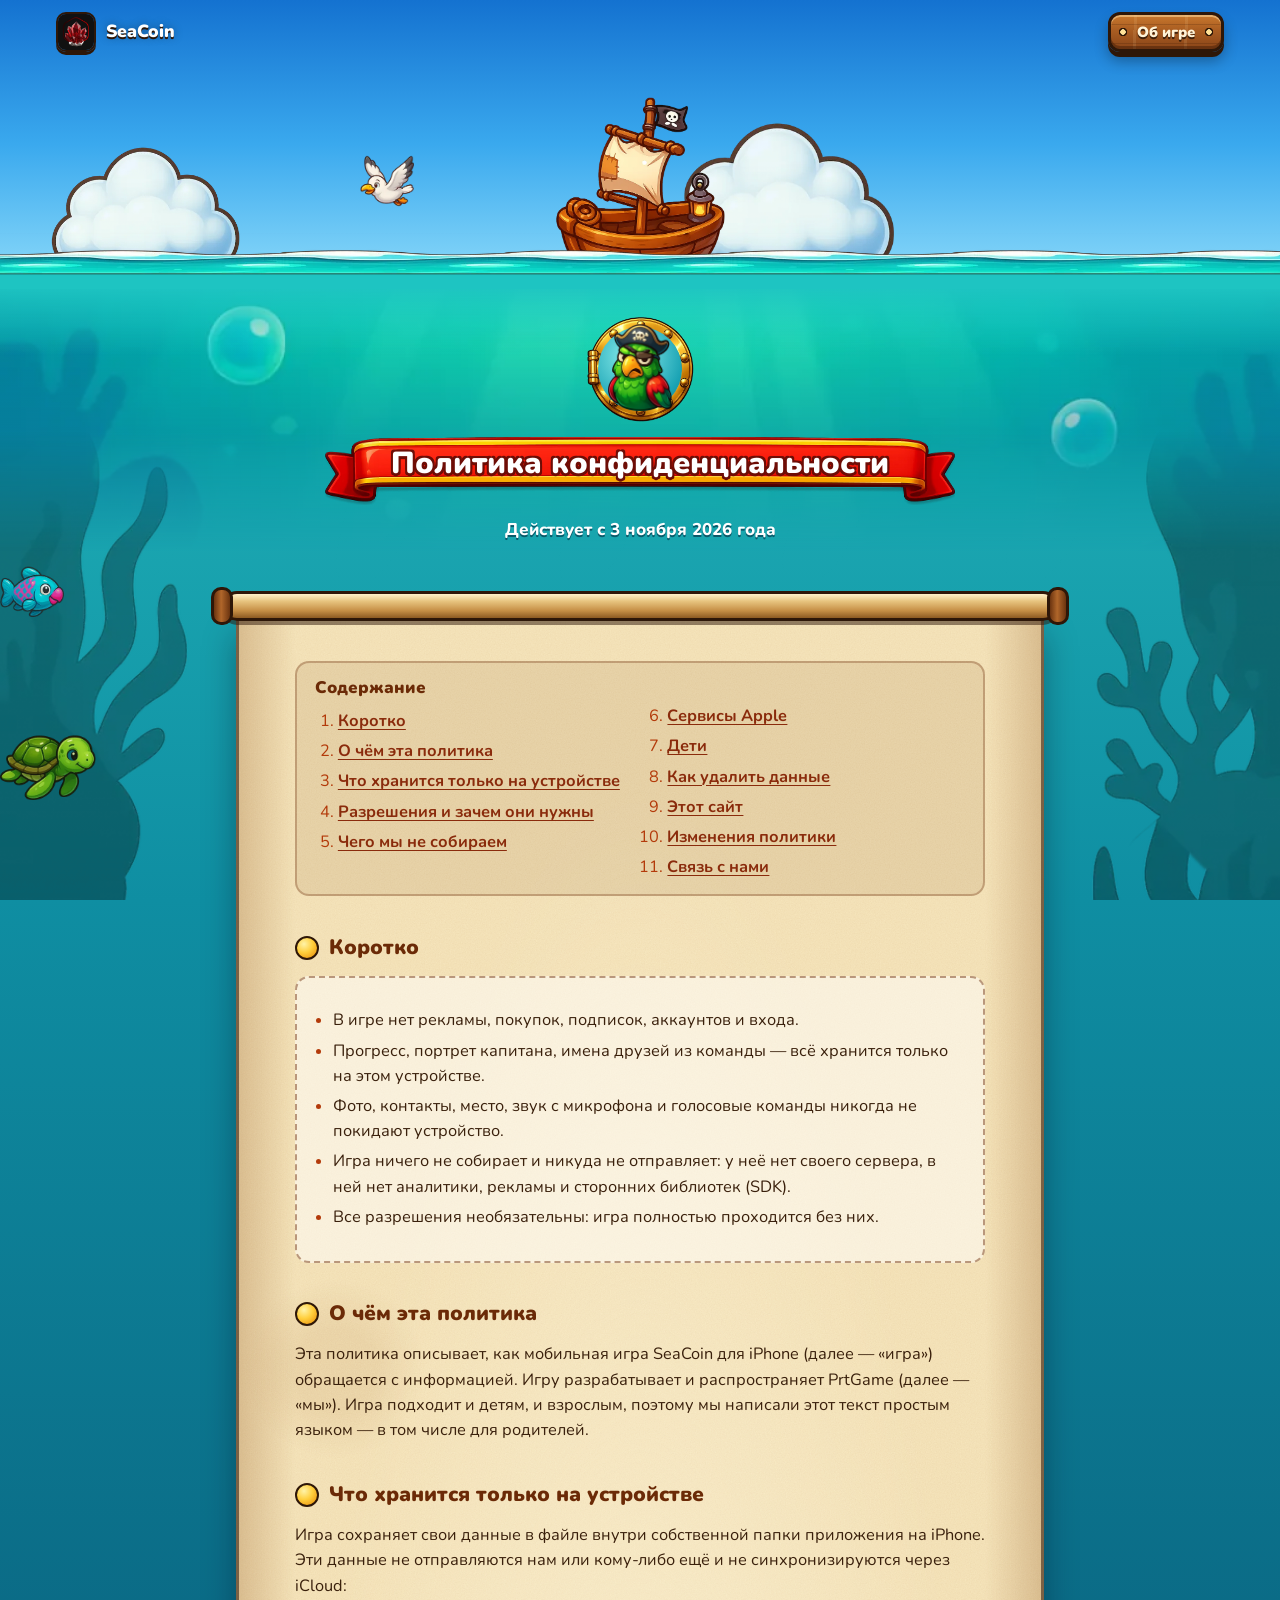
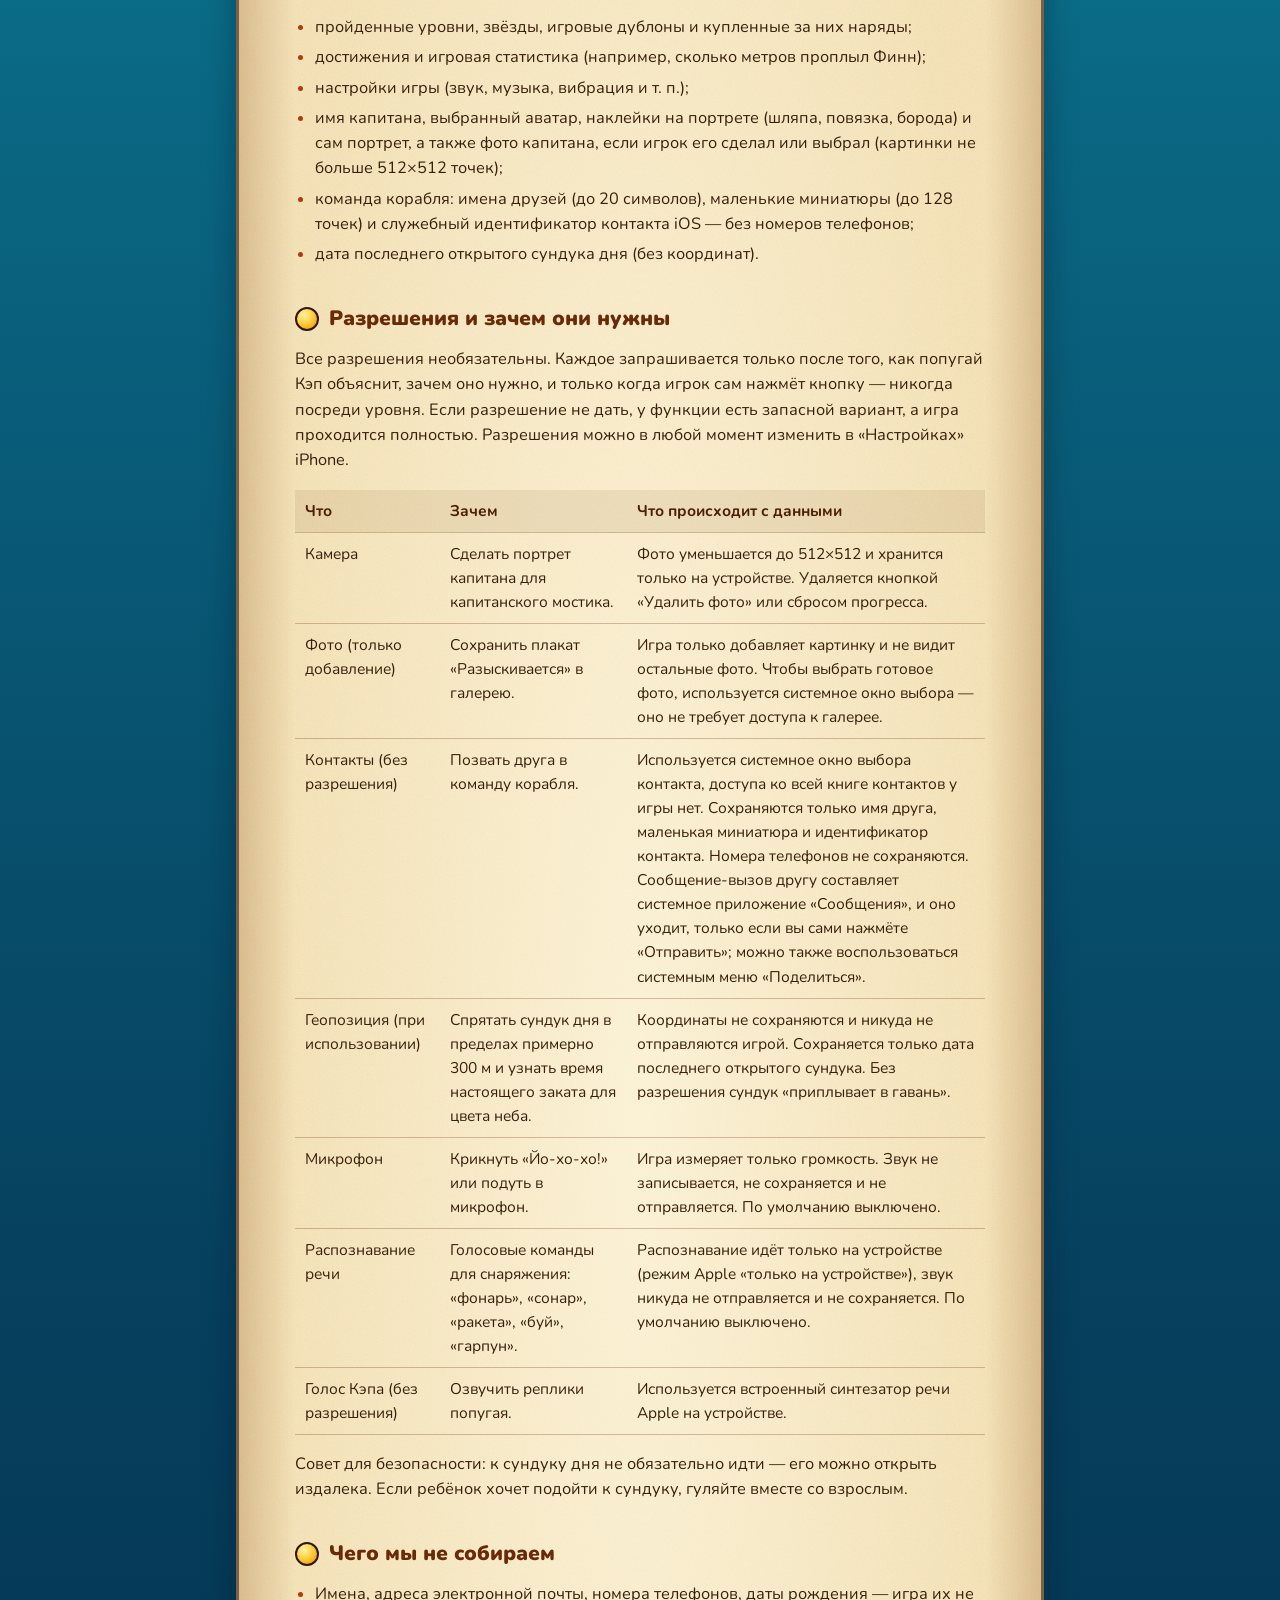
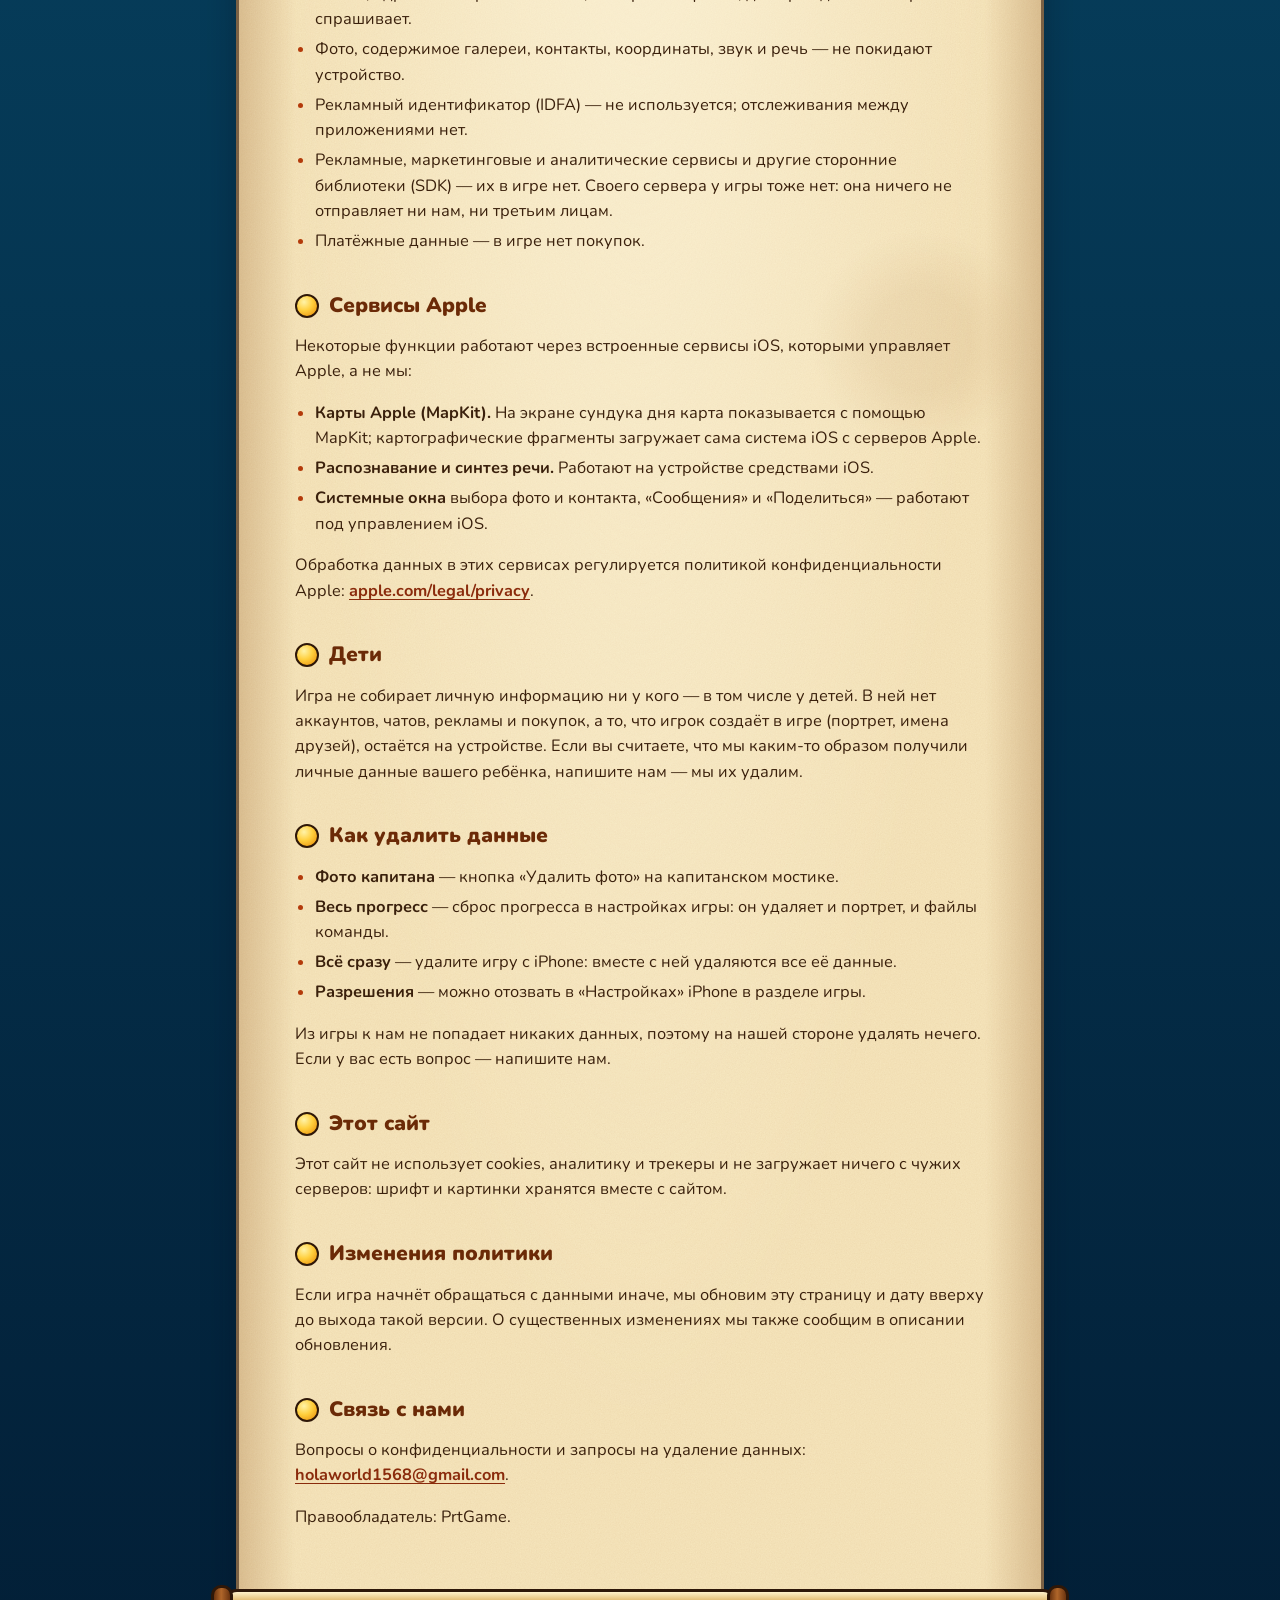
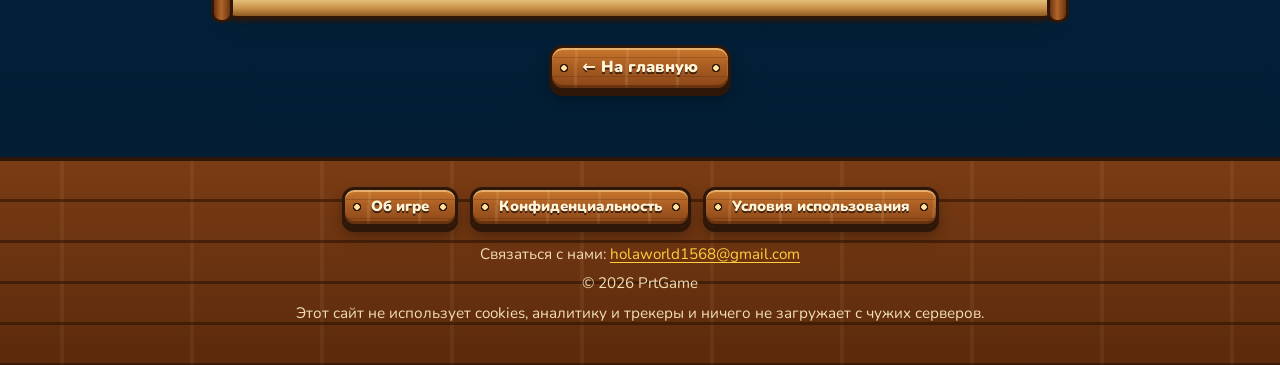
==== privacy.html @ 79ba9a61 "SeaCoin site" ====
<!doctype html>
<html lang="ru" data-title="Политика конфиденциальности">
<head>
<meta charset="utf-8">
<meta name="viewport" content="width=device-width, initial-scale=1, viewport-fit=cover">
<title>Политика конфиденциальности — SeaCoin</title>
<meta name="description" content="Какие данные игра хранит на устройстве, какие разрешения просит и зачем.">
<meta name="theme-color" content="#0f8ea2">
<meta name="referrer" content="no-referrer">
<link rel="icon" type="image/png" href="assets/favicon.png">
<link rel="apple-touch-icon" href="assets/apple-touch-icon.png">
<link rel="preload" href="fonts/Nunito.woff" as="font" type="font/woff" crossorigin>
<link rel="stylesheet" href="styles.css">
<script src="config.js" defer></script>
<script src="site.js" defer></script>
</head>
<body class="legal-page">
<a class="skip" href="#main">Перейти к содержимому</a>
<div class="sea" aria-hidden="true">
  <div class="sea__rays"></div>
  <div class="sea__side sea__side--l"></div>
  <div class="sea__side sea__side--r"></div>
  <img class="swimmer" src="assets/fish-wrasse.webp" alt="" width="70" height="66" style="top:38%;width:70px;--d:34s;--delay:-6s">
  <img class="swimmer swimmer--rtl" src="assets/fish-parrot.webp" alt="" width="64" height="59" style="top:62%;width:64px;--d:42s;--delay:-20s">
  <img class="swimmer" src="assets/turtle.webp" alt="" width="96" height="83" style="top:80%;width:96px;--d:60s;--delay:-38s">
  <div class="bubbles"><span style="--x:43%;--s:10px;--d:17s;--delay:-20s;--y:14%"></span><span style="--x:11%;--s:26px;--d:19s;--delay:-3s;--y:54%"></span><span style="--x:76%;--s:8px;--d:19s;--delay:-6s;--y:12%"></span><span style="--x:13%;--s:14px;--d:17s;--delay:-2s;--y:38%"></span><span style="--x:13%;--s:18px;--d:17s;--delay:-1s;--y:80%"></span><span style="--x:17%;--s:10px;--d:21s;--delay:-20s;--y:82%"></span><span style="--x:9%;--s:18px;--d:20s;--delay:-12s;--y:14%"></span><span style="--x:30%;--s:8px;--d:19s;--delay:-4s;--y:45%"></span><span style="--x:55%;--s:10px;--d:19s;--delay:-3s;--y:81%"></span><span style="--x:41%;--s:18px;--d:24s;--delay:-21s;--y:31%"></span><span style="--x:15%;--s:18px;--d:20s;--delay:-20s;--y:32%"></span><span style="--x:49%;--s:8px;--d:19s;--delay:-22s;--y:16%"></span><span style="--x:74%;--s:8px;--d:20s;--delay:-6s;--y:71%"></span><span style="--x:89%;--s:18px;--d:17s;--delay:-24s;--y:48%"></span><span style="--x:61%;--s:18px;--d:18s;--delay:-11s;--y:46%"></span><span style="--x:33%;--s:26px;--d:13s;--delay:-22s;--y:39%"></span><span style="--x:12%;--s:18px;--d:15s;--delay:-16s;--y:71%"></span><span style="--x:45%;--s:22px;--d:18s;--delay:-9s;--y:85%"></span></div>
</div>
<div class="page">
<header class="topbar">
  <a class="brand" href="index.html" aria-label="SeaCoin — На главную" data-brand>
    <img src="assets/app-icon.png" alt="" width="40" height="40">
    <span data-site="appName">SeaCoin</span>
  </a>
  <a class="sign sign--small" href="index.html">Об игре</a>
</header>
<main id="main">
<section class="legal-hero">
  <div class="hero__sky">
    <img class="cloud cloud--a" src="assets/cloud.webp" alt="" width="150" height="149">
    <img class="cloud cloud--b" src="assets/cloud.webp" alt="" width="190" height="188">
    <img class="gull" src="assets/gull.webp" alt="" width="56" height="62">
    
    <div class="boat-wrap"><img class="boat" src="assets/boat.webp" alt="" width="340" height="377"></div>
  </div>
  <div class="waterline" aria-hidden="true"></div>
  <div class="hero__deep">
    <div class="legal-head">
      <div class="porthole"><img src="assets/cap-neutral.webp" alt="" width="100" height="137"></div>
      <h1><span class="ribbon">Политика конфиденциальности</span></h1>
      <p class="effective">Действует с 3 ноября 2026 года</p>
    </div>
  </div>
</section>
<div class="legal">
  <div class="scroll">
    <div class="scroll__roll scroll__roll--top" aria-hidden="true"></div>
    <article class="scroll__paper">
      <nav class="toc" aria-labelledby="toc-title">
        <h2 id="toc-title">Содержание</h2>
        <ol>
          <li><a href="#short">Коротко</a></li>
          <li><a href="#scope">О чём эта политика</a></li>
          <li><a href="#device">Что хранится только на устройстве</a></li>
          <li><a href="#permissions">Разрешения и зачем они нужны</a></li>
          <li><a href="#never">Чего мы не собираем</a></li>
          <li><a href="#apple">Сервисы Apple</a></li>
          <li><a href="#children">Дети</a></li>
          <li><a href="#delete">Как удалить данные</a></li>
          <li><a href="#website">Этот сайт</a></li>
          <li><a href="#changes">Изменения политики</a></li>
          <li><a href="#contact">Связь с нами</a></li>
        </ol>
      </nav>
      <h2 id="short">Коротко</h2>
      <div class="note">
        <ul>
          <li>В игре нет рекламы, покупок, подписок, аккаунтов и входа.</li>
          <li>Прогресс, портрет капитана, имена друзей из команды — всё хранится только на этом устройстве.</li>
          <li>Фото, контакты, место, звук с микрофона и голосовые команды никогда не покидают устройство.</li>
          <li>Игра ничего не собирает и никуда не отправляет: у неё нет своего сервера, в ней нет аналитики, рекламы и сторонних библиотек (SDK).</li>
          <li>Все разрешения необязательны: игра полностью проходится без них.</li>
        </ul>
      </div>

      <h2 id="scope">О чём эта политика</h2>
      <p>Эта политика описывает, как мобильная игра <span data-site="appName">SeaCoin</span> для iPhone (далее — «игра») обращается с информацией. Игру разрабатывает и распространяет <span data-site="copyright">PrtGame</span> (далее — «мы»). Игра подходит и детям, и взрослым, поэтому мы написали этот текст простым языком — в том числе для родителей.</p>

      <h2 id="device">Что хранится только на устройстве</h2>
      <p>Игра сохраняет свои данные в файле внутри собственной папки приложения на iPhone. Эти данные не отправляются нам или кому-либо ещё и не синхронизируются через iCloud:</p>
      <ul>
        <li>пройденные уровни, звёзды, игровые дублоны и купленные за них наряды;</li>
        <li>достижения и игровая статистика (например, сколько метров проплыл Финн);</li>
        <li>настройки игры (звук, музыка, вибрация и т. п.);</li>
        <li>имя капитана, выбранный аватар, наклейки на портрете (шляпа, повязка, борода) и сам портрет, а также фото капитана, если игрок его сделал или выбрал (картинки не больше 512×512 точек);</li>
        <li>команда корабля: имена друзей (до 20 символов), маленькие миниатюры (до 128 точек) и служебный идентификатор контакта iOS — без номеров телефонов;</li>
        <li>дата последнего открытого сундука дня (без координат).</li>
      </ul>

      <h2 id="permissions">Разрешения и зачем они нужны</h2>
      <p>Все разрешения необязательны. Каждое запрашивается только после того, как попугай Кэп объяснит, зачем оно нужно, и только когда игрок сам нажмёт кнопку — никогда посреди уровня. Если разрешение не дать, у функции есть запасной вариант, а игра проходится полностью. Разрешения можно в любой момент изменить в «Настройках» iPhone.</p>
      <table class="perm">
        <thead><tr><th scope="col">Что</th><th scope="col">Зачем</th><th scope="col">Что происходит с данными</th></tr></thead>
        <tbody>
          <tr><td>Камера</td><td>Сделать портрет капитана для капитанского мостика.</td><td>Фото уменьшается до 512×512 и хранится только на устройстве. Удаляется кнопкой «Удалить фото» или сбросом прогресса.</td></tr>
          <tr><td>Фото (только добавление)</td><td>Сохранить плакат «Разыскивается» в галерею.</td><td>Игра только добавляет картинку и не видит остальные фото. Чтобы выбрать готовое фото, используется системное окно выбора — оно не требует доступа к галерее.</td></tr>
          <tr><td>Контакты (без разрешения)</td><td>Позвать друга в команду корабля.</td><td>Используется системное окно выбора контакта, доступа ко всей книге контактов у игры нет. Сохраняются только имя друга, маленькая миниатюра и идентификатор контакта. Номера телефонов не сохраняются. Сообщение-вызов другу составляет системное приложение «Сообщения», и оно уходит, только если вы сами нажмёте «Отправить»; можно также воспользоваться системным меню «Поделиться».</td></tr>
          <tr><td>Геопозиция (при использовании)</td><td>Спрятать сундук дня в пределах примерно 300 м и узнать время настоящего заката для цвета неба.</td><td>Координаты не сохраняются и никуда не отправляются игрой. Сохраняется только дата последнего открытого сундука. Без разрешения сундук «приплывает в гавань».</td></tr>
          <tr><td>Микрофон</td><td>Крикнуть «Йо-хо-хо!» или подуть в микрофон.</td><td>Игра измеряет только громкость. Звук не записывается, не сохраняется и не отправляется. По умолчанию выключено.</td></tr>
          <tr><td>Распознавание речи</td><td>Голосовые команды для снаряжения: «фонарь», «сонар», «ракета», «буй», «гарпун».</td><td>Распознавание идёт только на устройстве (режим Apple «только на устройстве»), звук никуда не отправляется и не сохраняется. По умолчанию выключено.</td></tr>
          <tr><td>Голос Кэпа (без разрешения)</td><td>Озвучить реплики попугая.</td><td>Используется встроенный синтезатор речи Apple на устройстве.</td></tr>
        </tbody>
      </table>
      <p>Совет для безопасности: к сундуку дня не обязательно идти — его можно открыть издалека. Если ребёнок хочет подойти к сундуку, гуляйте вместе со взрослым.</p>

      <h2 id="never">Чего мы не собираем</h2>
      <ul>
        <li>Имена, адреса электронной почты, номера телефонов, даты рождения — игра их не спрашивает.</li>
        <li>Фото, содержимое галереи, контакты, координаты, звук и речь — не покидают устройство.</li>
        <li>Рекламный идентификатор (IDFA) — не используется; отслеживания между приложениями нет.</li>
        <li>Рекламные, маркетинговые и аналитические сервисы и другие сторонние библиотеки (SDK) — их в игре нет. Своего сервера у игры тоже нет: она ничего не отправляет ни нам, ни третьим лицам.</li>
        <li>Платёжные данные — в игре нет покупок.</li>
      </ul>

      <h2 id="apple">Сервисы Apple</h2>
      <p>Некоторые функции работают через встроенные сервисы iOS, которыми управляет Apple, а не мы:</p>
      <ul>
        <li><strong>Карты Apple (MapKit).</strong> На экране сундука дня карта показывается с помощью MapKit; картографические фрагменты загружает сама система iOS с серверов Apple.</li>
        <li><strong>Распознавание и синтез речи.</strong> Работают на устройстве средствами iOS.</li>
        <li><strong>Системные окна</strong> выбора фото и контакта, «Сообщения» и «Поделиться» — работают под управлением iOS.</li>
      </ul>
      <p>Обработка данных в этих сервисах регулируется политикой конфиденциальности Apple: <a href="https://www.apple.com/legal/privacy/" rel="noopener noreferrer">apple.com/legal/privacy</a>.</p>

      <h2 id="children">Дети</h2>
      <p>Игра не собирает личную информацию ни у кого — в том числе у детей. В ней нет аккаунтов, чатов, рекламы и покупок, а то, что игрок создаёт в игре (портрет, имена друзей), остаётся на устройстве. Если вы считаете, что мы каким-то образом получили личные данные вашего ребёнка, напишите нам — мы их удалим.</p>

      <h2 id="delete">Как удалить данные</h2>
      <ul>
        <li><strong>Фото капитана</strong> — кнопка «Удалить фото» на капитанском мостике.</li>
        <li><strong>Весь прогресс</strong> — сброс прогресса в настройках игры: он удаляет и портрет, и файлы команды.</li>
        <li><strong>Всё сразу</strong> — удалите игру с iPhone: вместе с ней удаляются все её данные.</li>
        <li><strong>Разрешения</strong> — можно отозвать в «Настройках» iPhone в разделе игры.</li>
      </ul>
      <p>Из игры к нам не попадает никаких данных, поэтому на нашей стороне удалять нечего. Если у вас есть вопрос — напишите нам.</p>

      <h2 id="website">Этот сайт</h2>
      <p>Этот сайт не использует cookies, аналитику и трекеры и не загружает ничего с чужих серверов: шрифт и картинки хранятся вместе с сайтом.</p>

      <h2 id="changes">Изменения политики</h2>
      <p>Если игра начнёт обращаться с данными иначе, мы обновим эту страницу и дату вверху до выхода такой версии. О существенных изменениях мы также сообщим в описании обновления.</p>

      <h2 id="contact">Связь с нами</h2>
      <p>Вопросы о конфиденциальности и запросы на удаление данных: <a data-site-mail><span data-site="email">holaworld1568@gmail.com</span></a>.</p>
      <p>Правообладатель: <span data-site="copyright">PrtGame</span>.</p>
    </article>
    <div class="scroll__roll scroll__roll--bottom" aria-hidden="true"></div>
  </div>
  <p class="back"><a class="sign" href="index.html">← На главную</a></p>
</div>
</main>
<footer class="footer">
  <nav aria-label="Ссылки сайта">
    <ul>
      <li><a class="sign sign--small" href="index.html">Об игре</a></li>
      <li><a class="sign sign--small" href="privacy.html" aria-current="page">Конфиденциальность</a></li>
      <li><a class="sign sign--small" href="terms.html">Условия использования</a></li>
    </ul>
  </nav>
  <p>Связаться с нами: <a data-site-mail><span data-site="email">holaworld1568@gmail.com</span></a></p>
  <p>© <span data-site="year">2026</span> <span data-site="copyright">PrtGame</span></p>
  <p>Этот сайт не использует cookies, аналитику и трекеры и ничего не загружает с чужих серверов.</p>
</footer>
</div>
</body>
</html>
---- styles.css ----
/* SeaCoin — site styles. No external requests: font and images are local. */

@font-face {
  font-family: "Nunito";
  src: url("fonts/Nunito.woff") format("woff");
  font-weight: 200 1000;
  font-style: normal;
  font-display: swap;
}

:root {
  --ink: #2e1708;          /* dark-brown outline, like the game art */
  --wood-1: #8a4518;
  --wood-2: #a95d22;
  --wood-3: #c9782d;
  --gold: #ffcf3d;
  --gold-deep: #f0a21a;
  --cream: #fff4d8;
  --sea-1: #2ac6c4;
  --sea-2: #0f8ea2;
  --sea-3: #0a6783;
  --sea-4: #06405e;
  --sea-5: #021a31;
  --parch: #f7e6bd;
  --parch-ink: #3a200c;
  --link-on-parch: #8a2b0c;
  --red: #e2261b;
  --font: "Nunito", ui-rounded, "SF Pro Rounded", "Segoe UI", system-ui, -apple-system, sans-serif;
}

*, *::before, *::after { box-sizing: border-box; }

html {
  background: var(--sea-5);
  overflow-x: clip;
  scroll-behavior: smooth;
  -webkit-text-size-adjust: 100%;
}

body {
  margin: 0;
  min-height: 100vh;
  overflow-x: clip;
  font-family: var(--font);
  font-size: 1.0625rem;
  line-height: 1.55;
  color: var(--cream);
  background:
    linear-gradient(180deg,
      var(--sea-1) 0,
      var(--sea-2) 900px,
      var(--sea-3) 1700px,
      var(--sea-4) 2900px,
      var(--sea-5) 100%);
}

img { max-width: 100%; height: auto; display: block; }

a { color: var(--gold); text-underline-offset: 3px; }
a:hover { color: #fff; }

:focus-visible {
  outline: 3px solid var(--gold);
  outline-offset: 3px;
  border-radius: 6px;
}

.skip {
  position: absolute; left: 12px; top: -60px; z-index: 100;
  padding: 10px 16px; border-radius: 10px;
  background: var(--gold); color: var(--ink); font-weight: 800; text-decoration: none;
}
.skip:focus { top: 12px; }

.visually-hidden {
  position: absolute !important; width: 1px; height: 1px; overflow: hidden;
  clip: rect(0 0 0 0); white-space: nowrap;
}

/* ---------- the sea behind everything (fixed = parallax-ish) ---------- */

.sea {
  position: fixed; inset: 0; z-index: 0;
  pointer-events: none; overflow: hidden;
}
.sea__rays {
  position: absolute; inset: -10% -20% auto; height: 90vh;
  background:
    repeating-linear-gradient(100deg,
      rgba(255,255,255,0) 0 60px,
      rgba(255,255,255,.07) 80px 110px,
      rgba(255,255,255,0) 140px 220px);
  -webkit-mask-image: linear-gradient(#000 0, transparent 85%);
          mask-image: linear-gradient(#000 0, transparent 85%);
  transform: skewX(-8deg);
}
.sea__side {
  position: absolute; top: 0; height: 135vh;
  width: min(34vw, 340px);
  background-image: url("assets/sides.webp");
  background-repeat: no-repeat;
  background-size: auto 100%;
  opacity: .55;
}
.sea__side--l { left: 0; background-position: left top; }
.sea__side--r { right: 0; background-position: right top; }

.bubbles span {
  position: absolute;
  left: var(--x);
  bottom: -60px;
  width: var(--s); height: var(--s);
  border-radius: 50%;
  border: 1.5px solid rgba(220, 255, 255, .55);
  background:
    radial-gradient(circle at 32% 30%, rgba(255,255,255,.95) 0 9%, rgba(255,255,255,0) 11%),
    radial-gradient(circle at 50% 50%, rgba(140,235,245,.08) 0 60%, rgba(200,255,255,.35) 100%);
  animation: rise var(--d) linear var(--delay) infinite;
  opacity: .85;
}
@keyframes rise {
  0%   { transform: translate(0, 0); }
  25%  { transform: translate(10px, -30vh); }
  50%  { transform: translate(-8px, -60vh); }
  75%  { transform: translate(9px, -90vh); }
  100% { transform: translate(0, -125vh); }
}

.swimmer {
  position: absolute;
  animation: swim var(--d, 38s) linear var(--delay, 0s) infinite;
  opacity: .9;
}
.swimmer--rtl { animation-name: swim-rtl; }
@keyframes swim {
  from { transform: translateX(-30vw); }
  to   { transform: translateX(130vw); }
}
@keyframes swim-rtl {
  from { transform: translateX(130vw) scaleX(-1); }
  to   { transform: translateX(-30vw) scaleX(-1); }
}
.bob { animation: bob 5s ease-in-out infinite; }
@keyframes bob {
  0%, 100% { transform: translateY(0) rotate(-2deg); }
  50%      { transform: translateY(-10px) rotate(2deg); }
}

@supports (animation-timeline: scroll()) {
  @media (prefers-reduced-motion: no-preference) {
    .sea__side { animation: sides-drift linear both; animation-timeline: scroll(root); }
    .sea__rays { animation: rays-fade linear both; animation-timeline: scroll(root); }
  }
}
@keyframes sides-drift { to { transform: translateY(-32vh); } }
@keyframes rays-fade   { to { opacity: 0; transform: skewX(-8deg) translateY(-20vh); } }

.page { position: relative; z-index: 1; }

/* ---------- top bar ---------- */

.topbar {
  position: absolute; top: 0; left: 0; right: 0; z-index: 5;
  display: flex; align-items: center; justify-content: space-between; gap: 12px;
  padding: 12px 16px;
  max-width: 1200px; margin: 0 auto;
}
.brand {
  display: inline-flex; align-items: center; gap: 10px;
  color: #fff; text-decoration: none; font-weight: 900; font-size: 1.1rem;
  text-shadow: 0 2px 0 var(--ink), 0 0 8px rgba(0,0,0,.35);
}
.brand img {
  width: 40px; height: 40px; border-radius: 10px;
  border: 2.5px solid var(--ink);
  box-shadow: 0 3px 0 var(--ink);
}
.topnav { display: none; gap: 10px; }
@media (min-width: 640px) { .topnav { display: flex; } }

/* ---------- wooden signboard buttons ---------- */

.sign {
  position: relative;
  display: inline-flex; align-items: center; justify-content: center; gap: 8px;
  min-height: 46px;
  padding: 10px 30px;
  font: 900 1rem/1.15 var(--font);
  color: var(--cream);
  text-align: center;
  text-decoration: none;
  text-shadow: 0 2px 0 rgba(46, 23, 8, .85);
  border: 3px solid var(--ink);
  border-radius: 14px;
  background:
    radial-gradient(circle at 12px 50%, #ffe39a 0 2.5px, var(--ink) 3px 4px, transparent 4.5px),
    radial-gradient(circle at calc(100% - 12px) 50%, #ffe39a 0 2.5px, var(--ink) 3px 4px, transparent 4.5px),
    repeating-linear-gradient(180deg, rgba(0,0,0,0) 0 9px, rgba(60,25,5,.22) 9px 10.5px, rgba(0,0,0,0) 10.5px 19px),
    repeating-linear-gradient(92deg, rgba(255,255,255,0) 0 23px, rgba(255,220,160,.12) 23px 26px, rgba(255,255,255,0) 26px 51px),
    linear-gradient(180deg, var(--wood-3), var(--wood-2) 45%, var(--wood-1));
  box-shadow:
    inset 0 2px 0 rgba(255, 220, 160, .55),
    inset 0 -3px 0 rgba(60, 25, 5, .45),
    0 5px 0 var(--ink),
    0 9px 14px rgba(0, 0, 0, .3);
  transition: transform .12s ease, box-shadow .12s ease;
}
.sign, a.sign:hover, .scroll__paper a.sign, .footer a.sign { color: var(--cream); }
.sign:hover { transform: translateY(-1px); }
.sign--gold, a.sign--gold:hover, .scroll__paper a.sign--gold { color: var(--ink); }
.sign:active { transform: translateY(4px); box-shadow: inset 0 2px 0 rgba(255,220,160,.55), inset 0 -3px 0 rgba(60,25,5,.45), 0 1px 0 var(--ink); }
.sign--small { min-height: 40px; padding: 7px 26px; font-size: .92rem; border-radius: 12px; }
.sign--gold {
  color: var(--ink); text-shadow: 0 1px 0 rgba(255,255,255,.6);
  background:
    radial-gradient(circle at 12px 50%, #fff6c9 0 2.5px, var(--ink) 3px 4px, transparent 4.5px),
    radial-gradient(circle at calc(100% - 12px) 50%, #fff6c9 0 2.5px, var(--ink) 3px 4px, transparent 4.5px),
    linear-gradient(180deg, #ffe680, var(--gold) 45%, var(--gold-deep));
}
.sign--gold:hover { color: var(--ink); }

/* a sign hanging on two ropes */
.hanging { position: relative; display: inline-block; padding-top: 26px; }
.hanging::before, .hanging::after {
  content: ""; position: absolute; top: 0; width: 6px; height: 30px;
  border-radius: 3px;
  background: repeating-linear-gradient(160deg, #e9c98a 0 4px, #b98a45 4px 7px);
  box-shadow: 0 0 0 1.5px var(--ink);
}
.hanging::before { left: 26px; }
.hanging::after  { right: 26px; }

/* ---------- ribbon heading (the game's red ribbon) ---------- */

.ribbon {
  display: inline-block;
  position: relative;
  margin: 0 auto;
  min-width: 220px;
  max-width: 100%;
  padding: .32em .4em .78em;
  border-style: solid;
  border-width: 0 54px;
  border-image: url("assets/ribbon.webp") 0 230 fill / 0 54px stretch;
  font-weight: 900;
  font-size: clamp(1.25rem, 4.6vw, 1.8rem);
  line-height: 1.15;
  color: #fff;
  text-align: center;
  text-shadow:
    -2px -2px 0 #6e0d06, 2px -2px 0 #6e0d06, -2px 2px 0 #6e0d06, 2px 2px 0 #6e0d06,
    0 3px 0 #6e0d06;
}
.section-head { text-align: center; margin: 0 0 8px; }

/* ---------- hero (home) ---------- */

.hero { position: relative; text-align: center; }
.hero__sky {
  position: relative;
  padding: 92px 16px 0;
  background:
    linear-gradient(180deg, rgba(0, 92, 190, .25), rgba(0,0,0,0) 40%),
    url("assets/sky.webp") center 30% / cover no-repeat,
    #36a6e8;
  overflow: hidden;
}
.cloud { position: absolute; z-index: 0; width: 150px; opacity: .9; }
.cloud--a { top: 70px; left: -30px; animation: cloud 60s linear infinite alternate; }
.cloud--b { top: 150px; right: -50px; width: 190px; animation: cloud 80s linear infinite alternate-reverse; }
@keyframes cloud { from { translate: 0 0; } to { translate: 60px 0; } }
.gull { position: absolute; top: 120px; left: 12%; width: 56px; animation: bob 4s ease-in-out infinite; }

.kicker { position: relative; z-index: 2; margin: 0 0 10px; }
.kicker .ribbon { font-size: clamp(.95rem, 4.2vw, 1.45rem); white-space: nowrap; border-width: 0 40px; border-image-width: 0 40px; min-width: 0; }
@media (min-width: 640px) { .kicker .ribbon { border-width: 0 54px; border-image-width: 0 54px; } }
.title {
  margin: 4px auto 0;
  max-width: 8ch;
  position: relative; z-index: 2;
  font-weight: 1000;
  font-size: clamp(3rem, 15vw, 6rem);
  line-height: .98;
  letter-spacing: .5px;
  color: var(--gold);
  text-shadow:
    -3px -3px 0 var(--ink), 3px -3px 0 var(--ink), -3px 3px 0 var(--ink), 3px 3px 0 var(--ink),
    0 -3px 0 var(--ink), 0 3px 0 var(--ink), -3px 0 0 var(--ink), 3px 0 0 var(--ink),
    0 8px 0 var(--ink), 0 14px 22px rgba(0, 40, 80, .45);
}
.boat-wrap { position: relative; z-index: 2; width: min(280px, 70vw); margin: 10px auto 0; }
.boat-wrap .boat { animation: rock 6s ease-in-out infinite; transform-origin: 50% 85%; }
@keyframes rock { 0%,100% { transform: rotate(-2.5deg) translateY(0); } 50% { transform: rotate(2.5deg) translateY(4px); } }

.waterline {
  position: relative; z-index: 3;
  height: 56px; margin-top: -56px;
  background:
    url("assets/water-surface.webp") 0 0 / auto 56px repeat-x,
    linear-gradient(180deg, transparent 0 62%, #1ec4c2 62%);
  animation: waves 14s linear infinite;
}
@keyframes waves { to { background-position: 448px 0; } }

.hero__deep {
  position: relative;
  margin-top: -4px;
  padding: 24px 16px 40px;
  isolation: isolate;
}
.hero__deep::before {
  content: ""; position: absolute; inset: 0; z-index: -1;
  background:
    linear-gradient(180deg, #1ec4c2 0, rgba(30, 196, 194, 0) 70px),
    linear-gradient(180deg, rgba(10, 157, 165, .0) 0, rgba(12, 120, 150, .5) 60%),
    url("assets/far.webp") center 18% / cover no-repeat;
  -webkit-mask-image: linear-gradient(#000 55%, transparent);
          mask-image: linear-gradient(#000 55%, transparent);
}
.hero__deep > * { position: relative; }
.finn {
  width: min(210px, 52vw);
  margin: -8px auto 0;
  transform: rotate(18deg);
  filter: drop-shadow(0 10px 12px rgba(0, 40, 70, .35));
  animation: finn 7s ease-in-out infinite;
}
@keyframes finn { 0%,100% { transform: rotate(18deg) translate(0,0); } 50% { transform: rotate(14deg) translate(8px, 10px); } }

.pitch {
  display: grid; gap: 14px; justify-items: center;
  max-width: 880px; margin: 18px auto 0;
}
.porthole {
  position: relative; width: 150px; aspect-ratio: 1; flex: none;
  background: url("assets/porthole.webp") center / contain no-repeat;
}
.porthole::before {
  content: ""; position: absolute; inset: 15%; border-radius: 50%;
  background: radial-gradient(circle at 40% 35%, #8ff0ee, #1aa3b4 70%, #0d6f8a);
}
.porthole img { position: absolute; left: 14%; top: 13%; width: 72%; height: 72%; object-fit: contain; z-index: 1; }

.bubble-talk {
  position: relative;
  max-width: 560px;
  padding: 18px 20px;
  color: var(--parch-ink);
  background: #fff6dc;
  border: 3px solid var(--ink);
  border-radius: 24px;
  box-shadow: inset 0 -5px 0 rgba(200, 160, 90, .35), 0 6px 0 rgba(46, 23, 8, .5);
  text-align: left;
}
.bubble-talk::before {
  content: ""; position: absolute; left: 50%; top: -15px; width: 26px; height: 26px;
  background: #fff6dc; border: 3px solid var(--ink); border-right: 0; border-bottom: 0;
  transform: translateX(-50%) rotate(45deg); border-radius: 4px 0 0 0;
}
.bubble-talk p { margin: 0 0 .6em; }
.bubble-talk p:last-child { margin-bottom: 0; }
.bubble-talk .who { font-weight: 900; color: #b33a0a; }
.cta { display: flex; flex-wrap: wrap; gap: 14px 12px; justify-content: center; margin-top: 20px; }

@media (min-width: 760px) {
  .pitch { grid-template-columns: auto 1fr; align-items: center; justify-items: start; gap: 26px; }
  .porthole { width: 190px; }
  .bubble-talk::before { left: -16px; top: 50%; transform: translateY(-50%) rotate(-45deg); }
  .hero__sky { padding-top: 104px; }
  .boat-wrap { width: 340px; }
}

@media (min-width: 1000px) {
  .hero__sky {
    display: grid;
    grid-template-columns: minmax(0, 1fr) minmax(0, 1fr);
    grid-template-areas: "kicker boat" "title boat";
    column-gap: 40px;
    padding: 110px max(48px, calc((100% - 1120px) / 2)) 0;
    text-align: left;
    background: linear-gradient(180deg, #1472d0 0, #3aa9ee 50%, #8fdcfa 100%);
  }
  .home .kicker { grid-area: kicker; align-self: end; }
  .home .title { grid-area: title; align-self: start; margin: 0; font-size: 6.2rem; }
  .home .boat-wrap { grid-area: boat; width: 380px; justify-self: center; margin: 0; }
  .cloud--a { top: 120px; left: 4%; width: 190px; }
  .cloud--b { top: 90px; right: 30%; width: 230px; }
  .gull { left: 46%; top: 150px; }
  .home .hero__deep {
    display: grid;
    grid-template-columns: 280px minmax(0, 780px);
    grid-template-areas: "finn pitch" "finn cta";
    justify-content: center; align-items: center;
    column-gap: 40px;
    padding-top: 40px;
  }
  .home .finn { grid-area: finn; width: 260px; margin: 0; }
  .home .pitch { grid-area: pitch; margin: 0; }
  .home .hero__deep .cta { grid-area: cta; justify-content: flex-start; padding-left: 216px; margin-top: 8px; }
  .legal-hero .hero__sky { display: block; text-align: center; padding-top: 84px; }
  .legal-hero .boat-wrap { width: 200px; }
  .legal-hero .gull { left: 28%; }
}

/* ---------- features ---------- */

.section { position: relative; padding: 48px 16px; }
.wrap { max-width: 1120px; margin: 0 auto; }
.lede { max-width: 640px; margin: 10px auto 0; text-align: center; color: #d9fbff; }

.cards {
  list-style: none; margin: 84px 0 0; padding: 0;
  display: grid; gap: 84px 22px;
  grid-template-columns: 1fr;
}
@media (min-width: 640px) { .cards { grid-template-columns: 1fr 1fr; } }
@media (min-width: 1000px) { .cards { grid-template-columns: repeat(3, 1fr); } }

.card {
  position: relative;
  padding: 58px 10px 10px;
  border-style: solid;
  border-width: 30px;
  border-image: url("assets/panel-wood.webp") 92 / 30px stretch;
  background:
    repeating-linear-gradient(180deg, rgba(0,0,0,0) 0 70px, rgba(30,10,0,.22) 70px 72px, rgba(255,200,140,.08) 72px 74px),
    repeating-linear-gradient(90deg, rgba(255,210,150,0) 0 37px, rgba(255,210,150,.05) 37px 40px, rgba(255,210,150,0) 40px 83px),
    linear-gradient(180deg, #7f3a12, #63290a);
  background-clip: padding-box;
  text-align: center;
  filter: drop-shadow(0 10px 14px rgba(0, 20, 40, .35));
}
.card__art {
  position: absolute; left: 50%; top: -74px; transform: translateX(-50%);
  width: 104px; height: 104px; object-fit: contain;
  filter: drop-shadow(0 6px 4px rgba(0,0,0,.3));
}
.card h3 {
  margin: 0 0 6px;
  font-size: 1.3rem; line-height: 1.2; font-weight: 900;
  color: var(--gold);
  text-shadow: 0 2px 0 var(--ink);
}
.card p { margin: 0; color: var(--cream); font-size: 1rem; }

/* ---------- for parents ---------- */

.parents { padding-top: 24px; }

/* parchment scroll — shared with legal pages */
.scroll {
  position: relative;
  max-width: 820px; margin: 30px auto 0;
  padding: 26px 0;
}
.scroll__roll {
  position: absolute; left: -8px; right: -8px; height: 30px; z-index: 2;
  border: 3px solid var(--ink); border-radius: 16px;
  background:
    linear-gradient(180deg, #fff1c9 0, #e7c47f 30%, #c58e45 70%, #8d5a22 100%);
  box-shadow: 0 4px 0 rgba(46, 23, 8, .5);
}
.scroll__roll::before, .scroll__roll::after {
  content: ""; position: absolute; top: 50%; width: 22px; height: 38px;
  transform: translateY(-50%);
  border: 3px solid var(--ink); border-radius: 10px;
  background: linear-gradient(90deg, #6b3410, #b0662a 45%, #6b3410);
}
.scroll__roll::before { left: -14px; }
.scroll__roll::after  { right: -14px; }
.scroll__roll--top { top: 0; }
.scroll__roll--bottom { bottom: 0; }
.scroll__paper {
  position: relative;
  margin: 0 6px;
  padding: 34px 22px 36px;
  color: var(--parch-ink);
  background:
    radial-gradient(ellipse at 50% 50%, rgba(255, 250, 230, .65) 0, rgba(255,250,230,0) 65%),
    radial-gradient(circle at 12% 18%, rgba(160, 100, 40, .10) 0 40px, transparent 90px),
    radial-gradient(circle at 85% 70%, rgba(160, 100, 40, .10) 0 50px, transparent 110px),
    linear-gradient(90deg, rgba(150, 95, 40, .28), rgba(150,95,40,0) 7%, rgba(150,95,40,0) 93%, rgba(150, 95, 40, .28)),
    url("data:image/svg+xml,%3Csvg xmlns='http://www.w3.org/2000/svg' width='220' height='220'%3E%3Cfilter id='n'%3E%3CfeTurbulence type='fractalNoise' baseFrequency='.8' numOctaves='3' stitchTiles='stitch'/%3E%3CfeColorMatrix values='0 0 0 0 .45 0 0 0 0 .28 0 0 0 0 .1 0 0 0 .13 0'/%3E%3C/filter%3E%3Crect width='100%25' height='100%25' filter='url(%23n)'/%3E%3C/svg%3E"),
    var(--parch);
  border-left: 3px solid rgba(46, 23, 8, .55);
  border-right: 3px solid rgba(46, 23, 8, .55);
  box-shadow: 0 18px 30px rgba(0, 15, 30, .35);
}
@media (min-width: 700px) { .scroll__paper { padding: 44px 56px 46px; } }

.scroll__paper a { color: var(--link-on-parch); font-weight: 700; }
.scroll__paper a:hover { color: #000; }
.scroll__paper a.sign:hover { color: var(--cream); }
.scroll__paper a.sign--gold:hover { color: var(--ink); }
.scroll__paper :focus-visible { outline-color: #8a2b0c; }

.parents h2 { margin: 0 0 4px; font-size: clamp(1.5rem, 5vw, 2rem); line-height: 1.15; text-align: center; color: #6b2a07; }
.parents .sub { text-align: center; margin: 0 auto 22px; max-width: 560px; }

.promises { list-style: none; margin: 0; padding: 0; display: grid; gap: 16px; }
@media (min-width: 700px) { .promises { grid-template-columns: 1fr 1fr; gap: 20px 30px; } }
.promises li { display: grid; grid-template-columns: 44px 1fr; gap: 12px; align-items: start; }
.promises strong { display: block; font-size: 1.08rem; color: #4a1f04; }
.promises p { margin: 2px 0 0; font-size: .98rem; }
.coin-mark {
  width: 44px; height: 44px; border-radius: 50%;
  display: grid; place-items: center;
  border: 3px solid var(--ink);
  background: radial-gradient(circle at 35% 30%, #fff3a8, var(--gold) 45%, var(--gold-deep) 80%);
  box-shadow: inset 0 -3px 0 rgba(150, 80, 0, .45), 0 3px 0 rgba(46, 23, 8, .5);
  color: var(--ink);
}
.coin-mark svg { width: 22px; height: 22px; }
.promises .honest { grid-column: 1 / -1; }
.honest-box {
  padding: 14px 16px; border-radius: 14px;
  background: rgba(255, 255, 255, .45);
  border: 2px dashed rgba(107, 42, 7, .5);
}
.parents .cta { margin-top: 26px; }

/* ---------- seabed + footer ---------- */

.seabed {
  position: relative; height: 170px; margin-top: 30px;
  background:
    radial-gradient(ellipse 70% 60px at 50% 100%, #d8b46c 0 98%, transparent 100%),
    linear-gradient(180deg, transparent 0 110px, #c79d55 110px);
  overflow: hidden;
}
.seabed img { position: absolute; bottom: 30px; }
.seabed .s-coral1 { left: 2%; width: 92px; bottom: 34px; }
.seabed .s-weed { left: 18%; width: 56px; bottom: 40px; }
.seabed .s-chest { left: 50%; width: 120px; transform: translateX(-50%); bottom: 26px; }
.seabed .s-crab { right: 22%; width: 74px; bottom: 22px; }
.seabed .s-coral3 { right: 2%; width: 96px; bottom: 30px; }
.seabed .s-star { left: 33%; width: 44px; bottom: 16px; }
.seabed .s-shell { right: 38%; width: 40px; bottom: 12px; }
@media (max-width: 480px) {
  .seabed .s-weed, .seabed .s-shell { display: none; }
  .seabed .s-crab { right: 24%; }
}

.footer {
  position: relative; z-index: 1;
  padding: 26px 16px 34px;
  color: var(--cream);
  border-top: 4px solid var(--ink);
  background:
    repeating-linear-gradient(180deg, rgba(0,0,0,0) 0 38px, rgba(40,15,2,.55) 38px 41px),
    repeating-linear-gradient(90deg, rgba(255,220,160,0) 0 60px, rgba(255,220,160,.06) 60px 64px, rgba(255,220,160,0) 64px 130px),
    linear-gradient(180deg, #7a3c14, #5b2a0c);
  text-align: center;
}
.footer nav ul { list-style: none; margin: 0 0 16px; padding: 0; display: flex; flex-wrap: wrap; gap: 12px; justify-content: center; }
.footer p { margin: 6px 0; font-size: .95rem; color: #f3dfb5; }
.footer a { color: var(--gold); }

/* ---------- legal pages ---------- */

.legal-hero { position: relative; text-align: center; }
.legal-hero .hero__sky { padding-bottom: 6px; }
.legal-hero .boat-wrap { width: min(170px, 44vw); }
.legal-hero .hero__deep { padding-bottom: 8px; }
.legal-head { display: grid; justify-items: center; gap: 8px; }
.legal-head .porthole { width: 120px; }
.legal-head h1 { margin: 0; }
.legal-head .ribbon { font-size: clamp(1.15rem, 5vw, 1.9rem); }
.effective {
  margin: 4px 0 0; font-weight: 800; color: #fff;
  text-shadow: 0 2px 0 rgba(0,40,60,.6);
}

.legal { padding: 10px 12px 10px; }
.legal .scroll__paper { font-size: 1.02rem; }
.legal .scroll__paper > p:first-child { margin-top: 0; }
.legal h2 {
  position: relative;
  margin: 1.8em 0 .5em;
  padding-left: 34px;
  font-size: 1.3rem; line-height: 1.25; font-weight: 900; color: #6b2a07;
}
.legal h2::before {
  content: ""; position: absolute; left: 0; top: .1em; width: 24px; height: 24px; border-radius: 50%;
  border: 2.5px solid var(--ink);
  background: radial-gradient(circle at 35% 30%, #fff3a8, var(--gold) 45%, var(--gold-deep) 80%);
}
.legal h3 { margin: 1.2em 0 .3em; font-size: 1.08rem; color: #4a1f04; }
.legal ul { padding-left: 1.25em; }
.legal li { margin: .3em 0; }
.legal li::marker { color: #b33a0a; }
.legal .note {
  padding: 14px 16px; border-radius: 14px; margin: 1em 0;
  background: rgba(255, 255, 255, .5); border: 2px dashed rgba(107, 42, 7, .45);
}
.toc {
  margin: 0 0 8px; padding: 14px 18px; border-radius: 14px;
  background: rgba(120, 70, 20, .1); border: 2px solid rgba(107, 42, 7, .3);
}
.toc h2 { margin: 0 0 6px; padding: 0; font-size: 1.05rem; }
.toc h2::before { display: none; }
.toc ol { margin: 0; padding-left: 1.4em; columns: 1; }
@media (min-width: 700px) { .toc ol { columns: 2; column-gap: 32px; } }
.toc li { break-inside: avoid; }
.perm { width: 100%; border-collapse: collapse; margin: .6em 0 1em; font-size: .97rem; }
.perm th, .perm td { text-align: left; vertical-align: top; padding: 9px 10px; border-bottom: 1.5px solid rgba(107, 42, 7, .28); }
.perm th { color: #4a1f04; background: rgba(120, 70, 20, .1); }
@media (max-width: 600px) {
  .perm thead { display: none; }
  .perm tr { display: block; padding: 8px 0; border-bottom: 1.5px solid rgba(107, 42, 7, .28); }
  .perm td { display: block; border: 0; padding: 3px 0; }
  .perm td:first-child { font-weight: 900; color: #4a1f04; }
  .perm td:nth-child(2)::before { content: "Зачем: "; font-weight: 800; color: #6b2a07; }
  .perm td:nth-child(3)::before { content: "С данными: "; font-weight: 800; color: #6b2a07; }
}
.back { text-align: center; margin: 26px 0 56px; }

/* ---------- reduced motion ---------- */

@media (prefers-reduced-motion: reduce) {
  *, *::before, *::after { animation: none !important; transition: none !important; scroll-behavior: auto !important; }
  .bubbles span { bottom: auto; top: var(--y, 50%); }
  .swimmer { display: none; }
}
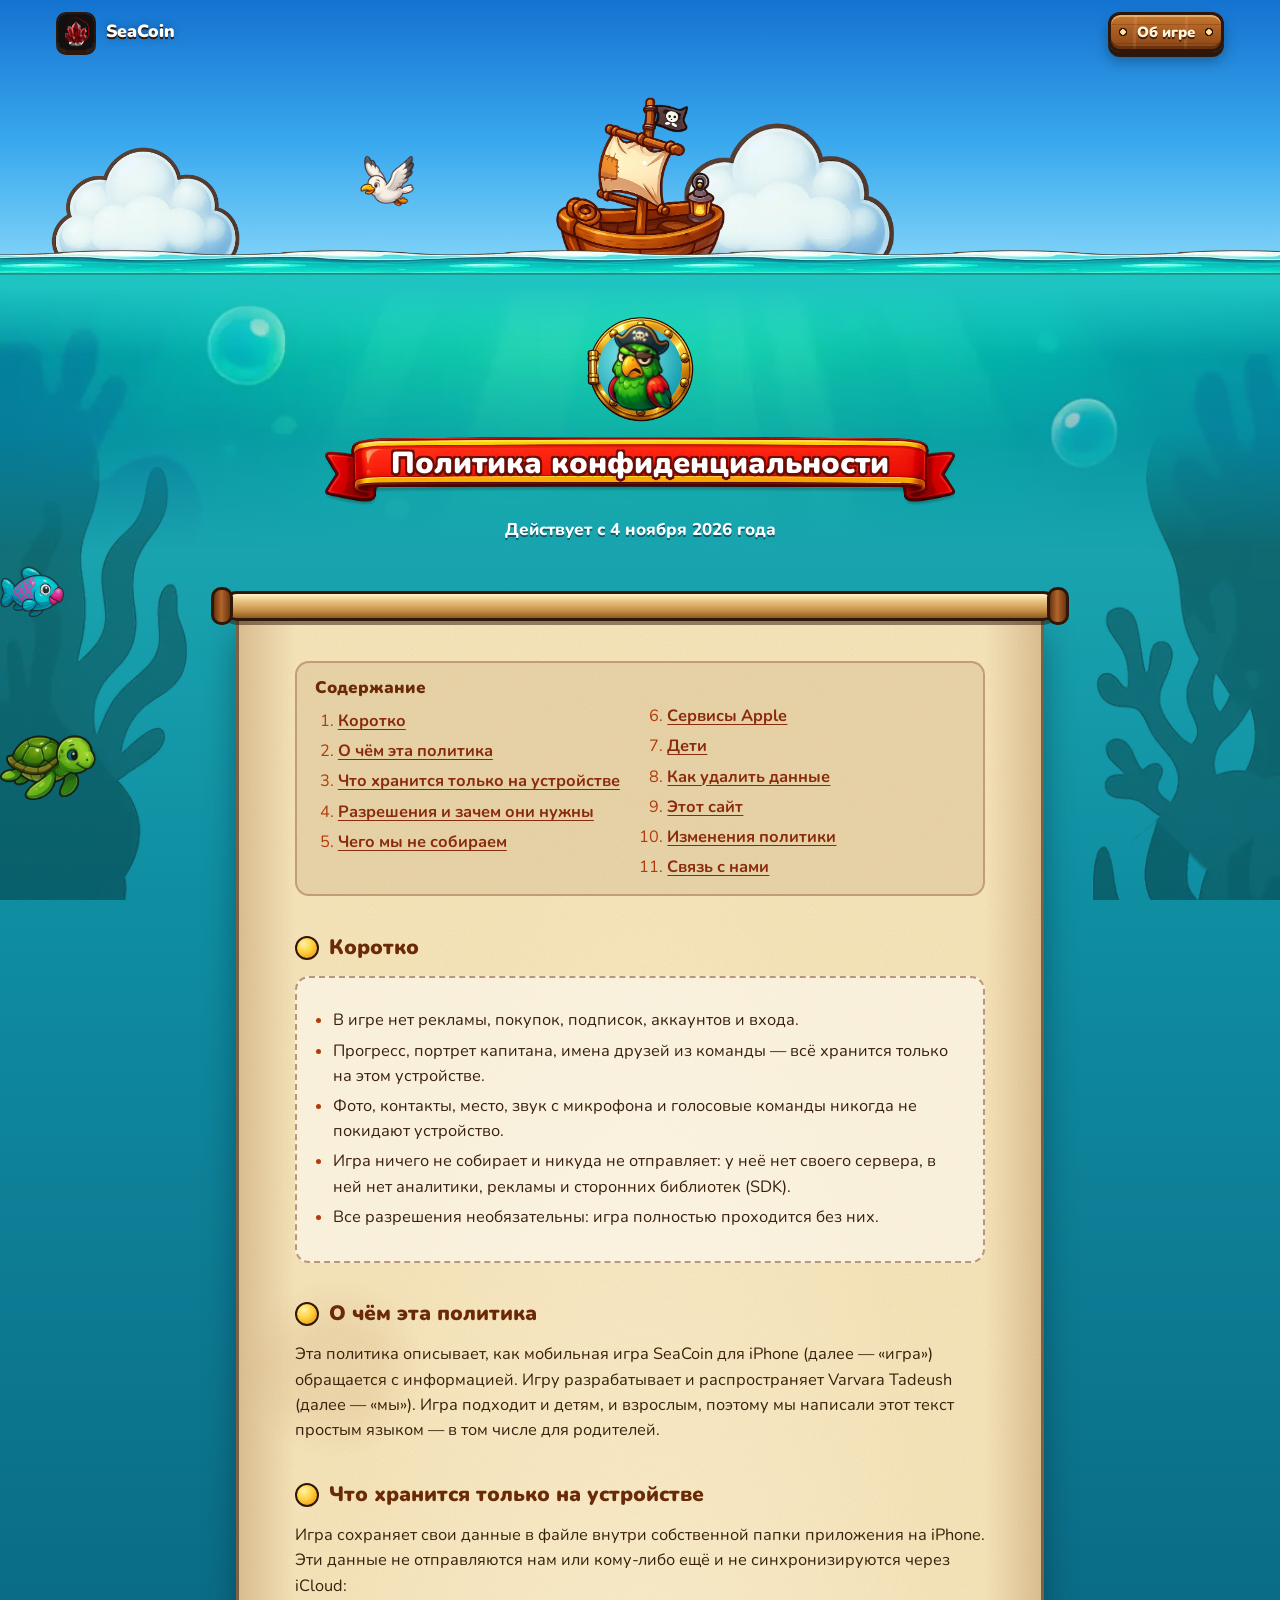
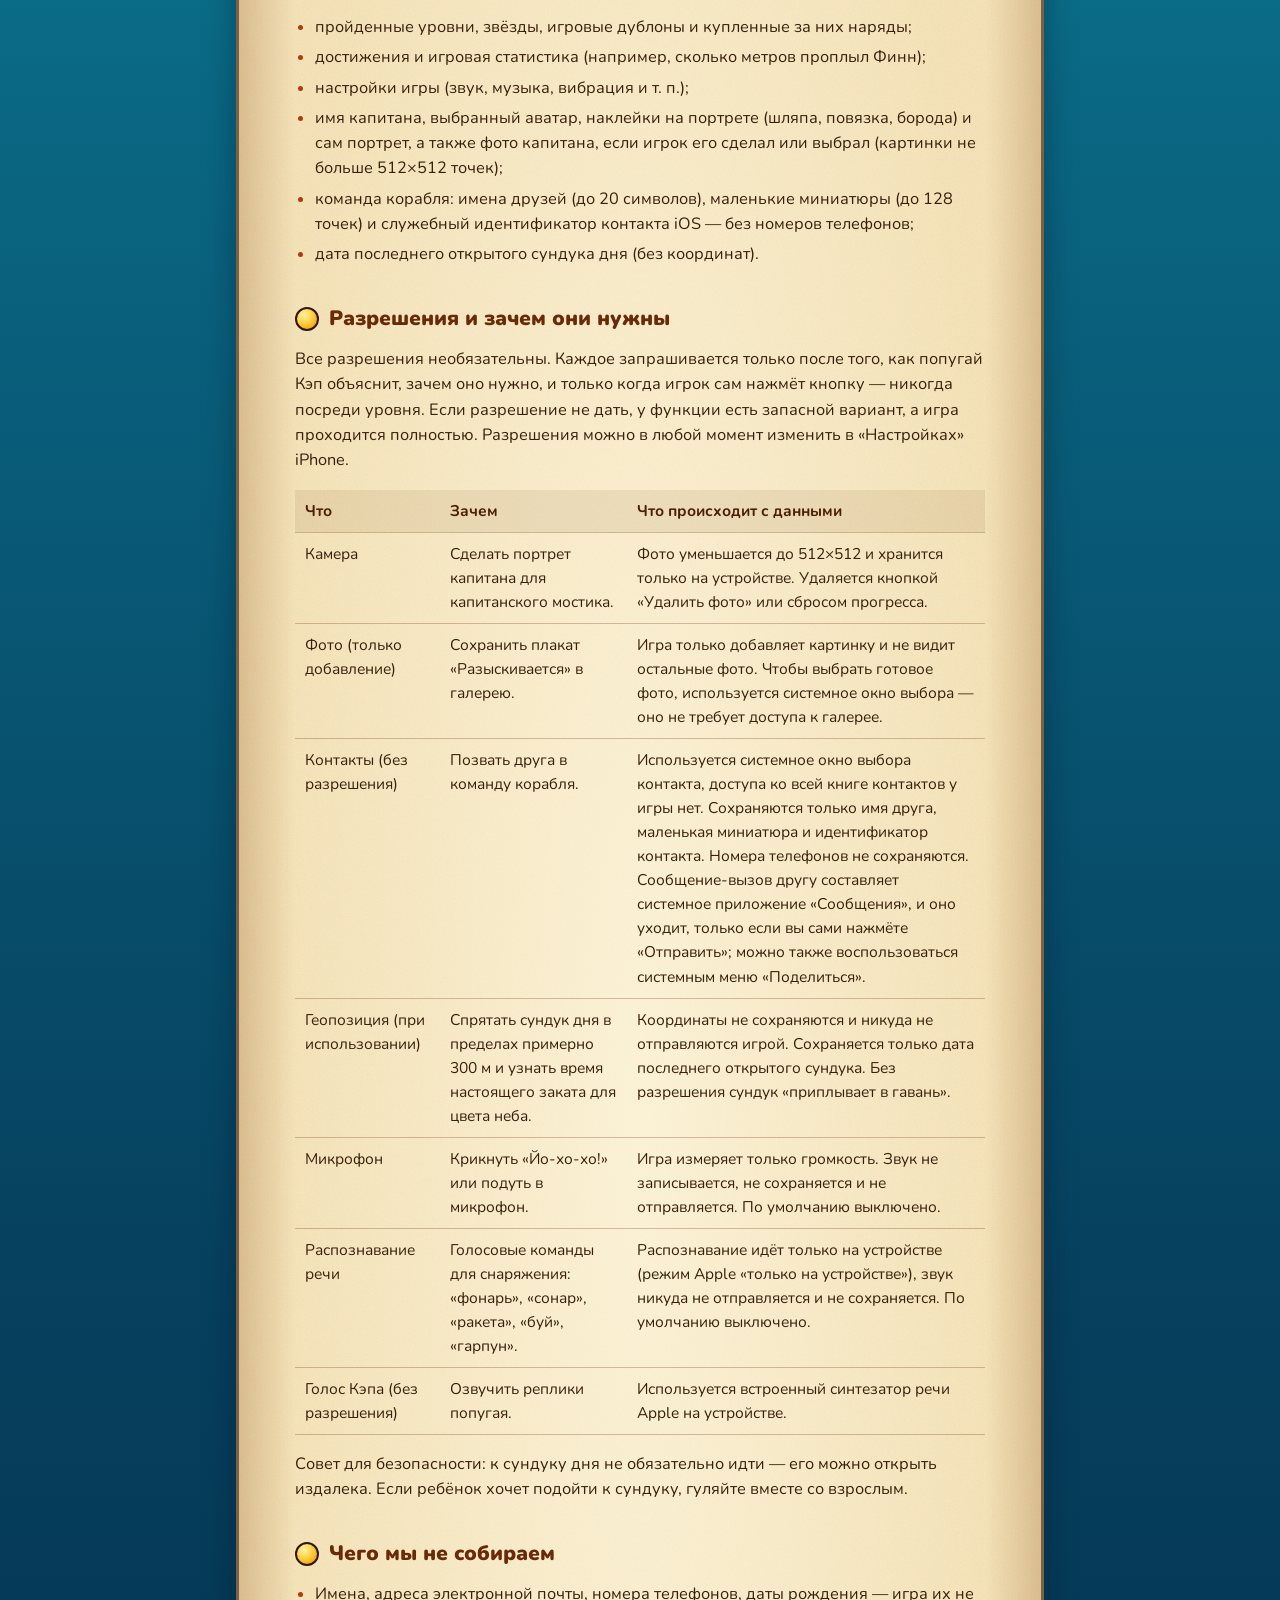
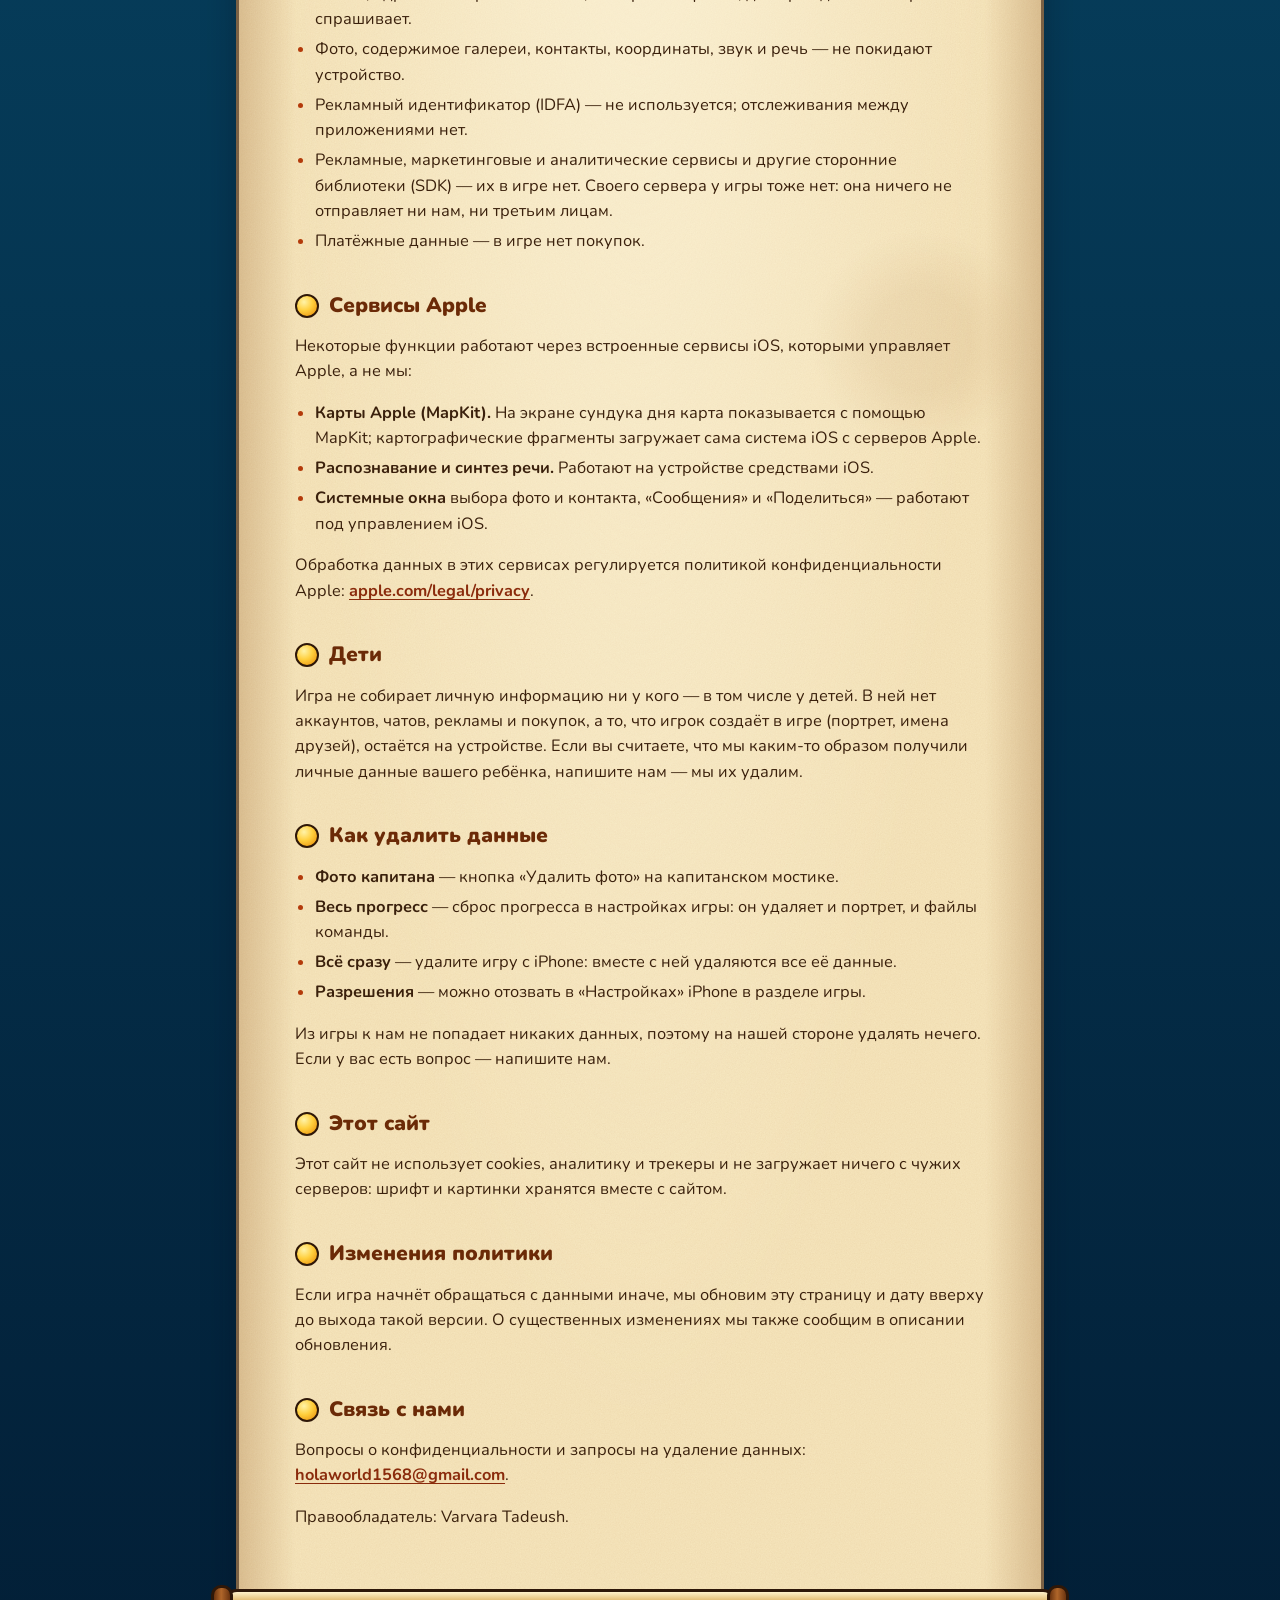
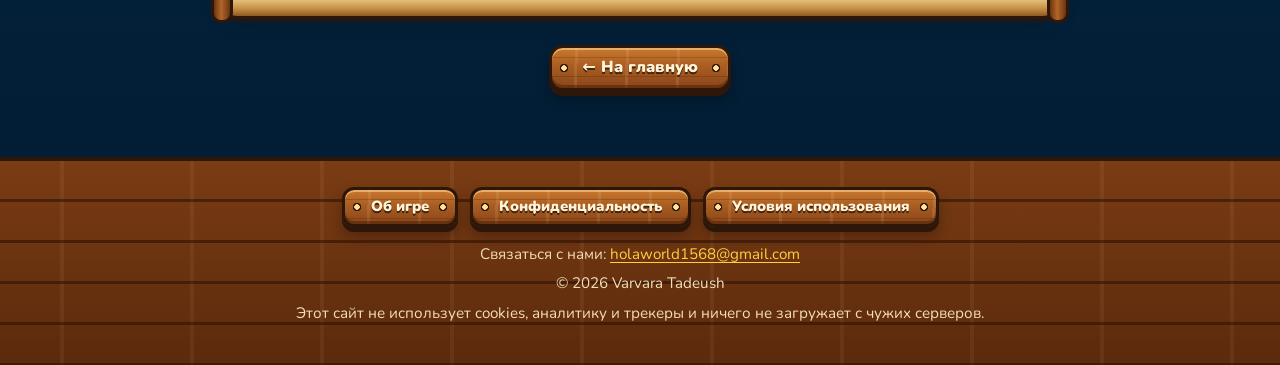
==== commit 51de9aaf: "Update copyright holder to Varvara Tadeush Co-Authored-By: Claude Opus 5.5 <noreply@anthropic.com>" ====
--- a/privacy.html
+++ b/privacy.html
@@ -47,7 +47,7 @@
     <div class="legal-head">
       <div class="porthole"><img src="assets/cap-neutral.webp" alt="" width="100" height="137"></div>
       <h1><span class="ribbon">Политика конфиденциальности</span></h1>
-      <p class="effective">Действует с 3 ноября 2026 года</p>
+      <p class="effective">Действует с 4 ноября 2026 года</p>
     </div>
   </div>
 </section>
@@ -83,7 +83,7 @@
       </div>
 
       <h2 id="scope">О чём эта политика</h2>
-      <p>Эта политика описывает, как мобильная игра <span data-site="appName">SeaCoin</span> для iPhone (далее — «игра») обращается с информацией. Игру разрабатывает и распространяет <span data-site="copyright">PrtGame</span> (далее — «мы»). Игра подходит и детям, и взрослым, поэтому мы написали этот текст простым языком — в том числе для родителей.</p>
+      <p>Эта политика описывает, как мобильная игра <span data-site="appName">SeaCoin</span> для iPhone (далее — «игра») обращается с информацией. Игру разрабатывает и распространяет <span data-site="copyright">Varvara Tadeush</span> (далее — «мы»). Игра подходит и детям, и взрослым, поэтому мы написали этот текст простым языком — в том числе для родителей.</p>
 
       <h2 id="device">Что хранится только на устройстве</h2>
       <p>Игра сохраняет свои данные в файле внутри собственной папки приложения на iPhone. Эти данные не отправляются нам или кому-либо ещё и не синхронизируются через iCloud:</p>
@@ -150,7 +150,7 @@
 
       <h2 id="contact">Связь с нами</h2>
       <p>Вопросы о конфиденциальности и запросы на удаление данных: <a data-site-mail><span data-site="email">holaworld1568@gmail.com</span></a>.</p>
-      <p>Правообладатель: <span data-site="copyright">PrtGame</span>.</p>
+      <p>Правообладатель: <span data-site="copyright">Varvara Tadeush</span>.</p>
     </article>
     <div class="scroll__roll scroll__roll--bottom" aria-hidden="true"></div>
   </div>
@@ -166,7 +166,7 @@
     </ul>
   </nav>
   <p>Связаться с нами: <a data-site-mail><span data-site="email">holaworld1568@gmail.com</span></a></p>
-  <p>© <span data-site="year">2026</span> <span data-site="copyright">PrtGame</span></p>
+  <p>© <span data-site="year">2026</span> <span data-site="copyright">Varvara Tadeush</span></p>
   <p>Этот сайт не использует cookies, аналитику и трекеры и ничего не загружает с чужих серверов.</p>
 </footer>
 </div>
